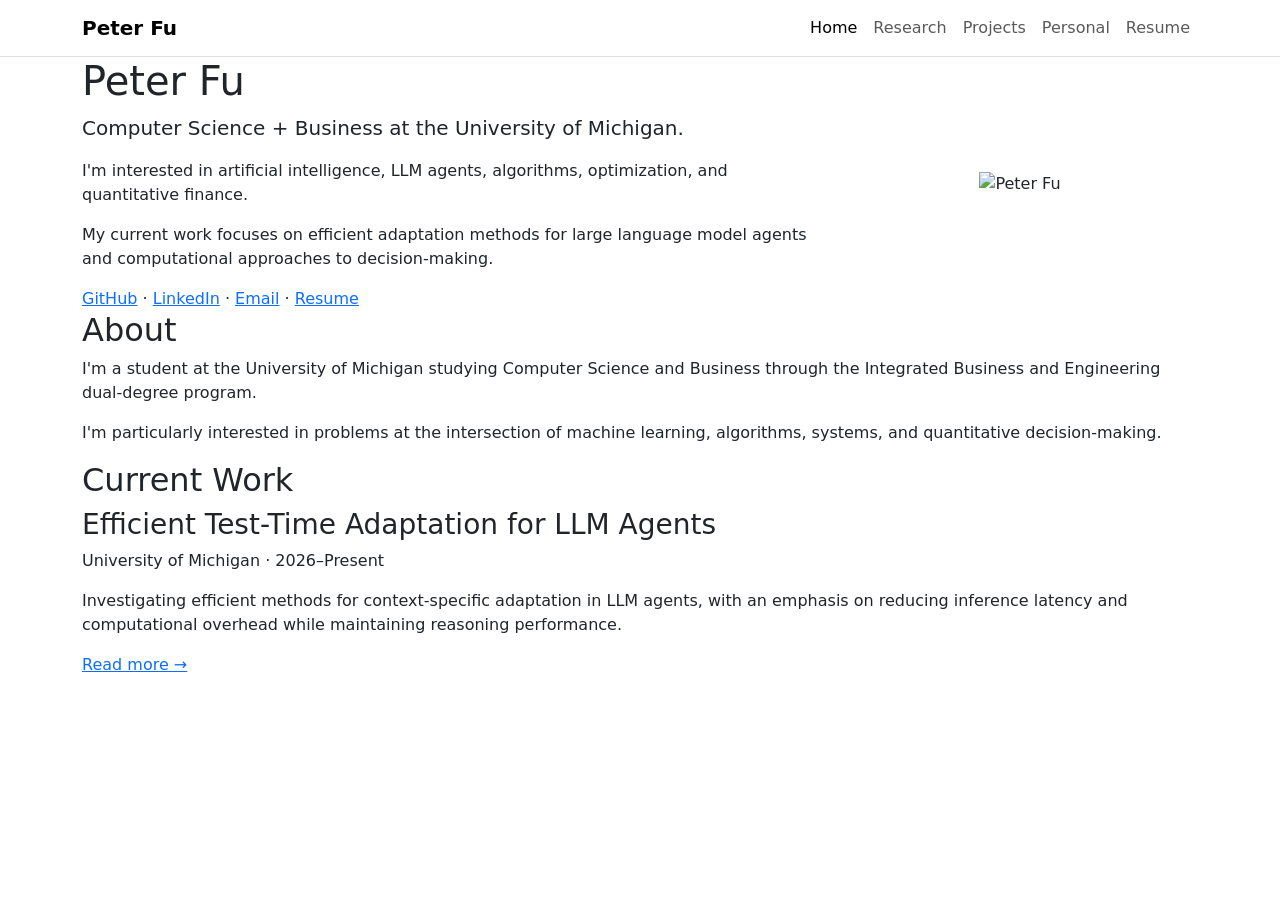
==== index.html @ d01755af "Create index.html" ====
<!DOCTYPE html>
<html lang="en">
<head>
  <meta charset="UTF-8">
  <meta name="viewport" content="width=device-width, initial-scale=1.0">

  <title>Peter Fu</title>

  <link
    href="https://cdn.jsdelivr.net/npm/bootstrap@5.3.3/dist/css/bootstrap.min.css"
    rel="stylesheet"
  >

  <link rel="stylesheet" href="style.css">
</head>

<body>

<nav class="navbar navbar-expand-md navbar-light bg-white border-bottom">
  <div class="container">

    <a class="navbar-brand fw-semibold" href="index.html">
      Peter Fu
    </a>

    <button
      class="navbar-toggler"
      type="button"
      data-bs-toggle="collapse"
      data-bs-target="#navbar"
    >
      <span class="navbar-toggler-icon"></span>
    </button>

    <div class="collapse navbar-collapse" id="navbar">

      <ul class="navbar-nav ms-auto">

        <li class="nav-item">
          <a class="nav-link active" href="index.html">Home</a>
        </li>

        <li class="nav-item">
          <a class="nav-link" href="research.html">Research</a>
        </li>

        <li class="nav-item">
          <a class="nav-link" href="projects.html">Projects</a>
        </li>

        <li class="nav-item">
          <a class="nav-link" href="personal.html">Personal</a>
        </li>

        <li class="nav-item">
          <a class="nav-link" href="assets/Peter_Fu_Resume.pdf">
            Resume
          </a>
        </li>

      </ul>

    </div>
  </div>
</nav>


<main class="container page-container">

  <div class="row align-items-center hero">

    <div class="col-md-8">

      <h1>Peter Fu</h1>

      <p class="lead">
        Computer Science + Business at the University of Michigan.
      </p>

      <p>
        I'm interested in artificial intelligence, LLM agents,
        algorithms, optimization, and quantitative finance.
      </p>

      <p>
        My current work focuses on efficient adaptation methods for
        large language model agents and computational approaches to
        decision-making.
      </p>

      <div class="links">
        <a href="https://github.com/YOURUSERNAME">GitHub</a>
        <span>·</span>
        <a href="#">LinkedIn</a>
        <span>·</span>
        <a href="mailto:YOUR_EMAIL">Email</a>
        <span>·</span>
        <a href="assets/Peter_Fu_Resume.pdf">Resume</a>
      </div>

    </div>


    <div class="col-md-4 text-center">

      <img
        src="assets/headshot.jpg"
        alt="Peter Fu"
        class="profile-image"
      >

    </div>

  </div>


  <section>

    <h2>About</h2>

    <p>
      I'm a student at the University of Michigan studying Computer
      Science and Business through the Integrated Business and
      Engineering dual-degree program.
    </p>

    <p>
      I'm particularly interested in problems at the intersection of
      machine learning, algorithms, systems, and quantitative
      decision-making.
    </p>

  </section>


  <section>

    <h2>Current Work</h2>

    <div class="simple-item">

      <h3>
        Efficient Test-Time Adaptation for LLM Agents
      </h3>

      <p class="metadata">
        University of Michigan · 2026–Present
      </p>

      <p>
        Investigating efficient methods for context-specific adaptation
        in LLM agents, with an emphasis on reducing inference latency
        and computational overhead while maintaining reasoning
        performance.
      </p>

      <a href="research.html">Read more →</a>

    </div>

  </section>


</main>


<script
  src="https://cdn.jsdelivr.net/npm/bootstrap@5.3.3/dist/js/bootstrap.bundle.min.js">
</script>

</body>
</html>
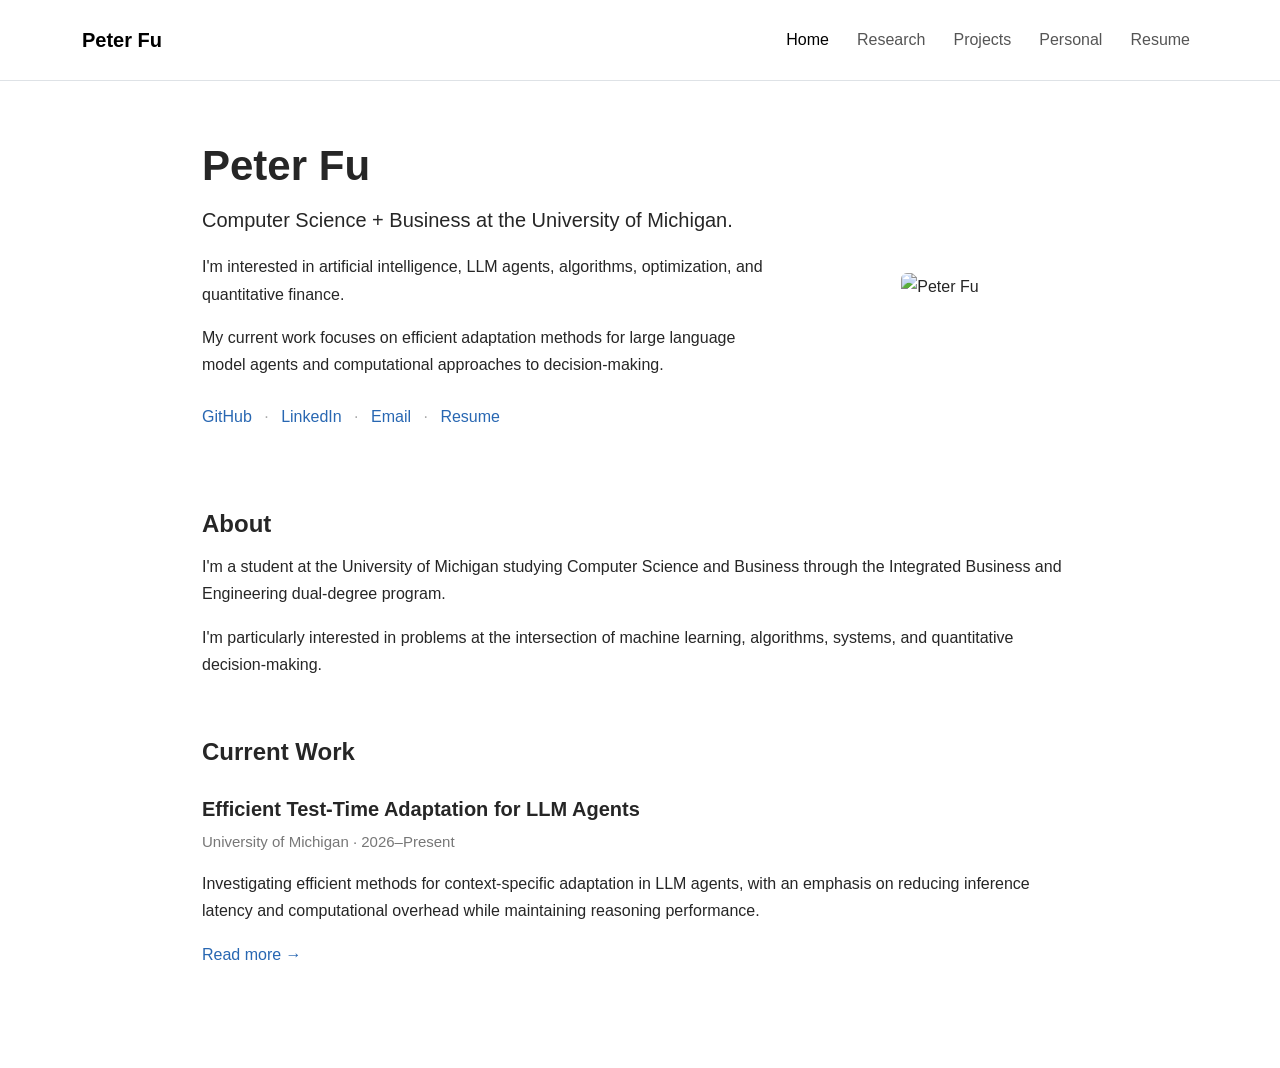
==== commit ad0d63d5: "Add files via upload" ====
--- a/index.html
+++ b/index.html
@@ -3,7 +3,6 @@
 <head>
   <meta charset="UTF-8">
   <meta name="viewport" content="width=device-width, initial-scale=1.0">
-
   <title>Peter Fu</title>
 
   <link
--- a/style.css
+++ b/style.css
@@ -0,0 +1,178 @@
+body {
+  font-family:
+    -apple-system,
+    BlinkMacSystemFont,
+    "Segoe UI",
+    Roboto,
+    Helvetica,
+    Arial,
+    sans-serif;
+
+  color: #262626;
+  background: #ffffff;
+  font-size: 16px;
+  line-height: 1.7;
+}
+
+.navbar {
+  padding-top: 18px;
+  padding-bottom: 18px;
+}
+
+.navbar-brand {
+  font-size: 20px;
+}
+
+.nav-link {
+  color: #555;
+  margin-left: 12px;
+}
+
+.nav-link:hover,
+.nav-link.active {
+  color: #111;
+}
+
+.page-container {
+  max-width: 900px;
+  padding-top: 60px;
+  padding-bottom: 100px;
+}
+
+.page-title {
+  font-size: 36px;
+  font-weight: 600;
+  margin-bottom: 50px;
+}
+
+h1 {
+  font-weight: 600;
+}
+
+h2 {
+  font-size: 24px;
+  font-weight: 600;
+  margin-bottom: 14px;
+}
+
+h3 {
+  font-size: 20px;
+  font-weight: 600;
+}
+
+p {
+  margin-bottom: 16px;
+}
+
+a {
+  color: #2867b2;
+  text-decoration: none;
+}
+
+a:hover {
+  text-decoration: underline;
+}
+
+.hero {
+  margin-bottom: 80px;
+}
+
+.hero h1 {
+  font-size: 42px;
+  margin-bottom: 12px;
+}
+
+.lead {
+  font-size: 20px;
+}
+
+.profile-image {
+  width: 210px;
+  height: 210px;
+  object-fit: cover;
+  border-radius: 6px;
+}
+
+.links {
+  margin-top: 25px;
+}
+
+.links span {
+  margin: 0 8px;
+  color: #aaa;
+}
+
+section {
+  margin-top: 60px;
+}
+
+.simple-item {
+  margin-top: 30px;
+}
+
+.project {
+  padding-bottom: 60px;
+  margin-bottom: 60px;
+  border-bottom: 1px solid #e7e7e7;
+}
+
+.project:last-child {
+  border-bottom: none;
+}
+
+.metadata {
+  color: #777;
+  font-size: 15px;
+}
+
+.tags {
+  color: #666;
+  font-size: 14px;
+}
+
+.project-links {
+  margin-top: 20px;
+  margin-bottom: 25px;
+}
+
+.project-links a {
+  margin-right: 20px;
+}
+
+.project-image {
+  width: 100%;
+  height: auto;
+  border-radius: 4px;
+  border: 1px solid #eeeeee;
+}
+
+.project-gallery {
+  margin-top: 25px;
+}
+
+.project-image-large {
+  max-width: 700px;
+  margin-top: 25px;
+}
+
+.personal-section {
+  margin-bottom: 60px;
+}
+
+@media (max-width: 768px) {
+  .page-container {
+    padding-top: 40px;
+  }
+
+  .hero {
+    text-align: left;
+  }
+
+  .profile-image {
+    margin-top: 35px;
+  }
+
+  .project-image {
+    margin-top: 20px;
+  }
+}
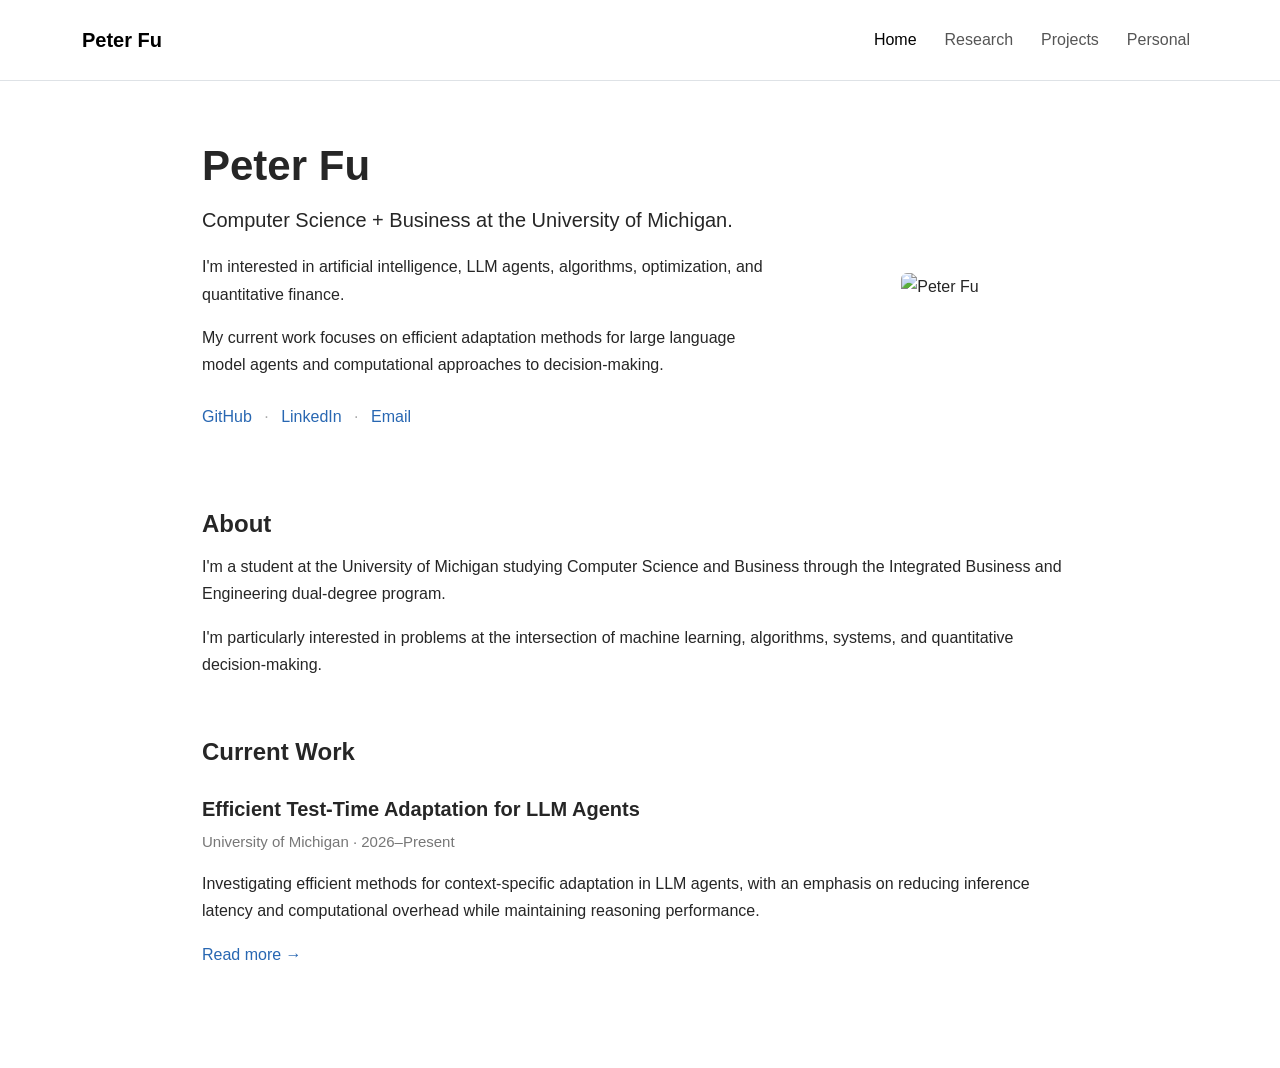
==== commit dc8cf194: "Update index.html" ====
--- a/index.html
+++ b/index.html
@@ -51,12 +51,6 @@
           <a class="nav-link" href="personal.html">Personal</a>
         </li>
 
-        <li class="nav-item">
-          <a class="nav-link" href="assets/Peter_Fu_Resume.pdf">
-            Resume
-          </a>
-        </li>
-
       </ul>
 
     </div>
@@ -88,13 +82,11 @@
       </p>
 
       <div class="links">
-        <a href="https://github.com/YOURUSERNAME">GitHub</a>
+        <a href="https://github.com/Zixuan107">GitHub</a>
         <span>·</span>
-        <a href="#">LinkedIn</a>
+        <a href="https://www.linkedin.com/in/zixuan-peter-fu-2976772a8/">LinkedIn</a>
         <span>·</span>
-        <a href="mailto:YOUR_EMAIL">Email</a>
-        <span>·</span>
-        <a href="assets/Peter_Fu_Resume.pdf">Resume</a>
+        <a href="mailto:zixuan1002.fu@gmail.com">Email</a>
       </div>
 
     </div>
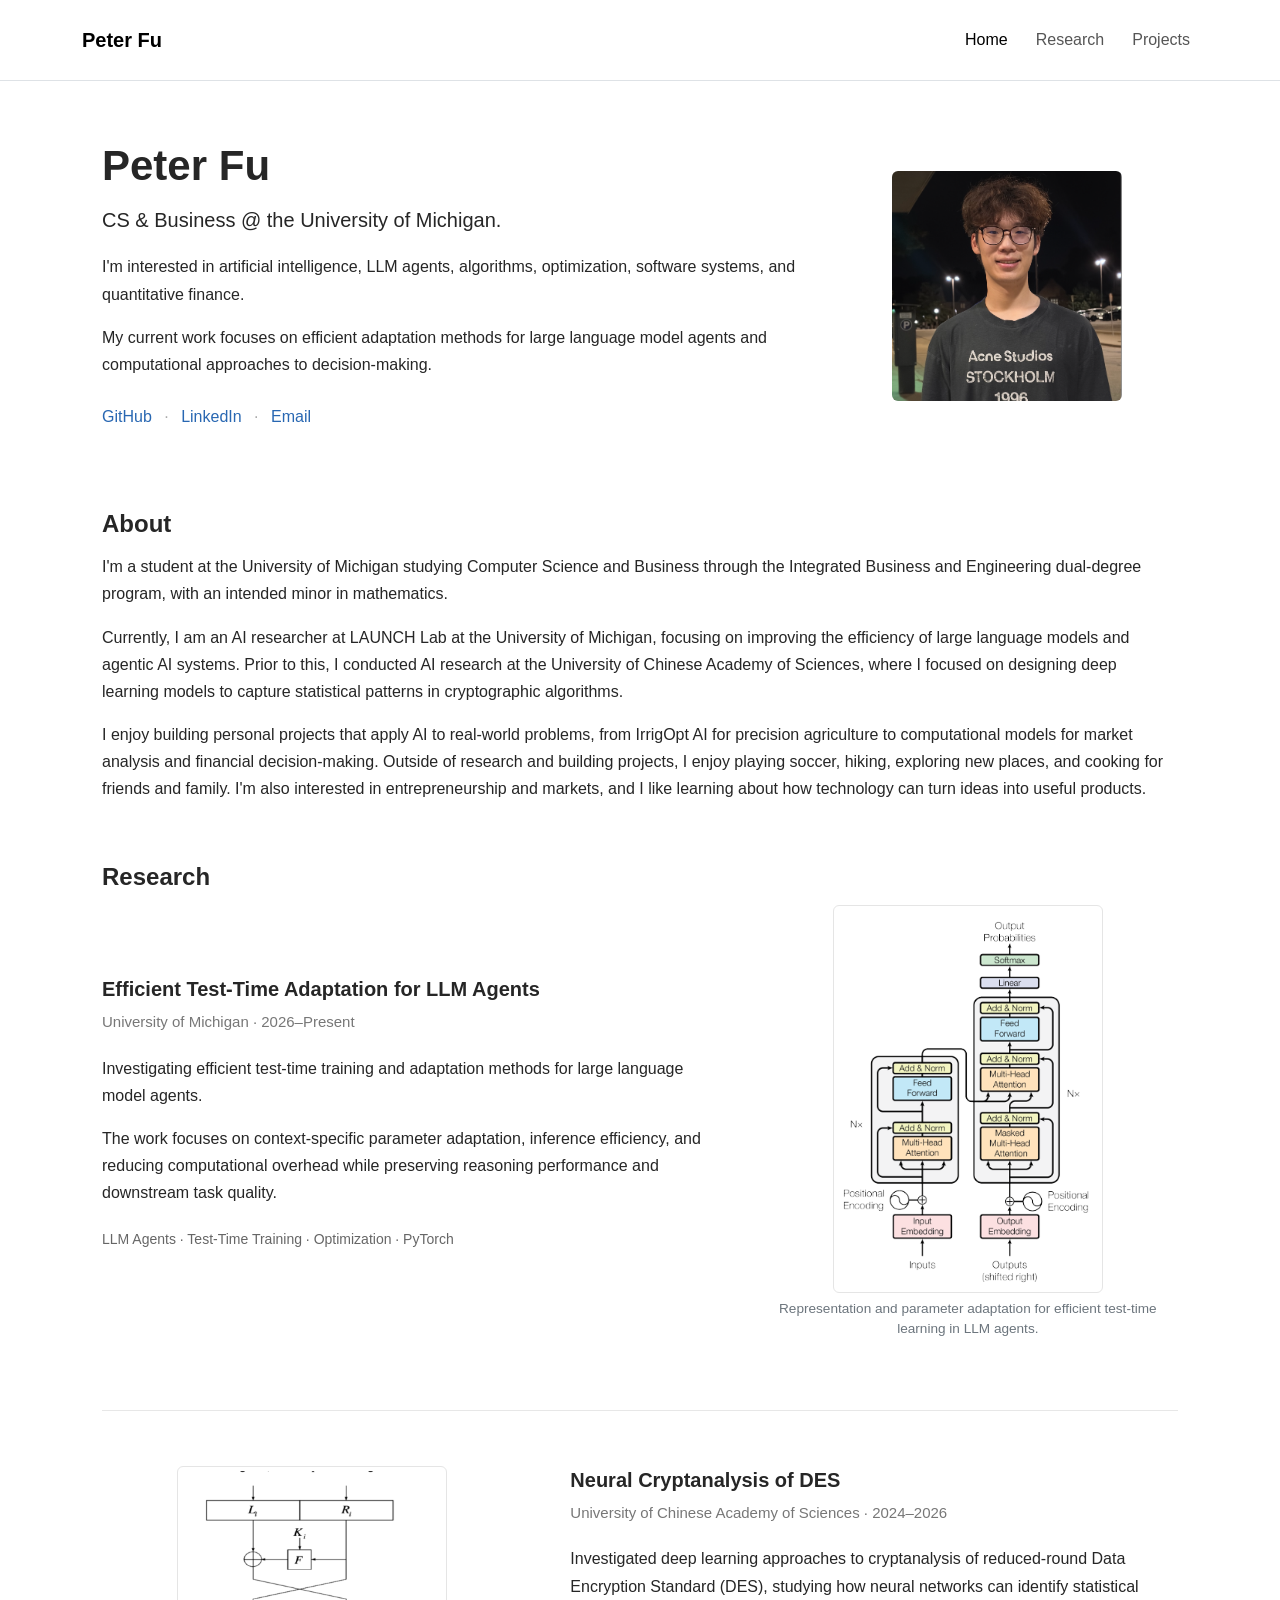
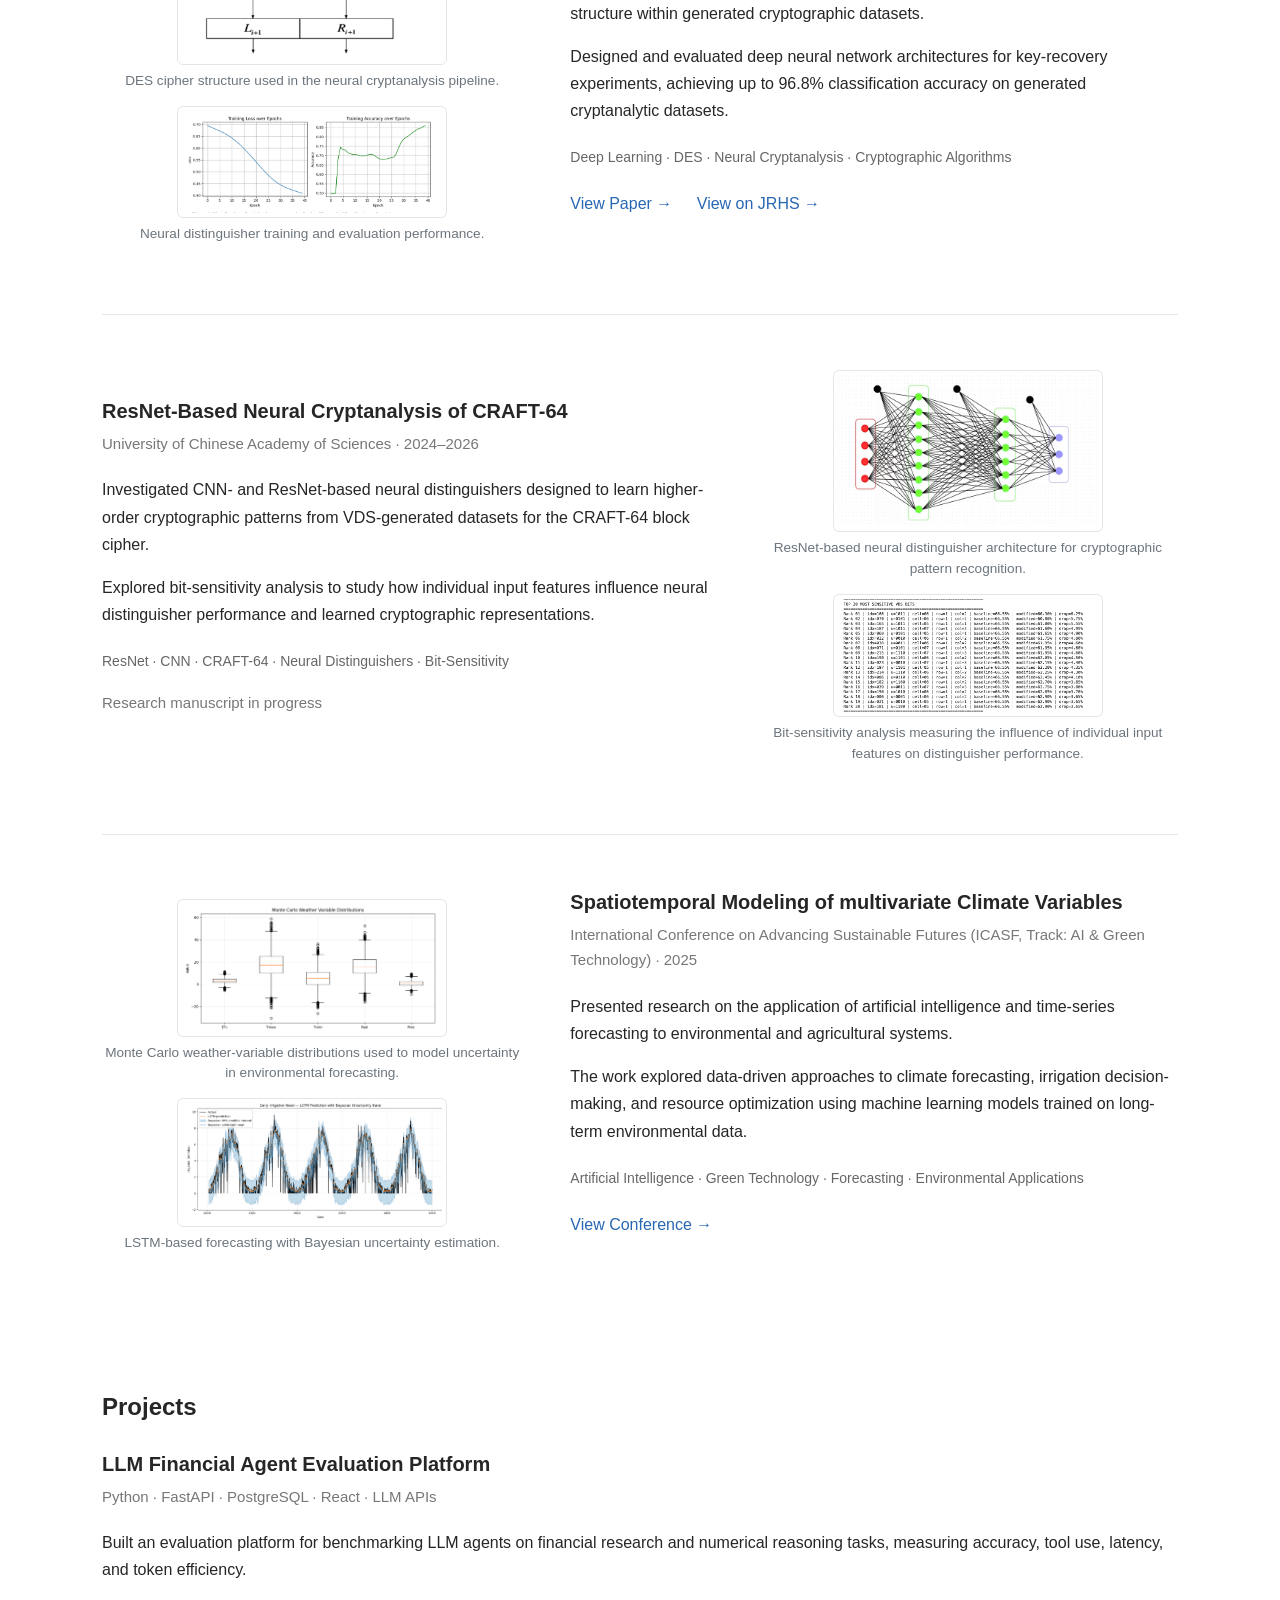
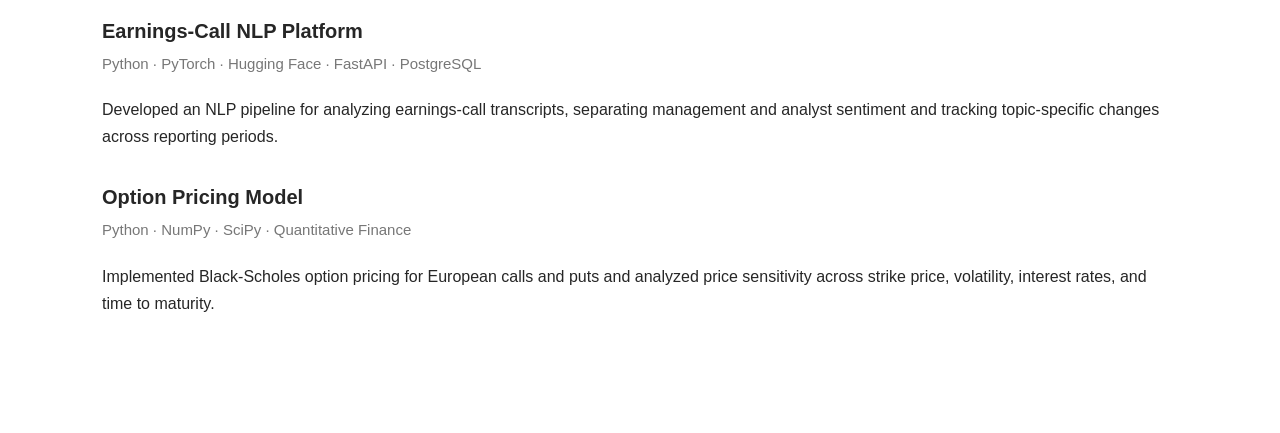
==== commit 62476a4b: "Add files via upload" ====
--- a/index.html
+++ b/index.html
@@ -1,163 +1,791 @@
 <!DOCTYPE html>
+
 <html lang="en">
+
 <head>
   <meta charset="UTF-8">
   <meta name="viewport" content="width=device-width, initial-scale=1.0">
+
   <title>Peter Fu</title>
+
+  <!-- Bootstrap -->
 
   <link
     href="https://cdn.jsdelivr.net/npm/bootstrap@5.3.3/dist/css/bootstrap.min.css"
     rel="stylesheet"
   >
 
+  <!-- Custom CSS -->
+
   <link rel="stylesheet" href="style.css">
+
+  <style>
+    html {
+      scroll-behavior: smooth;
+    }
+
+    #research,
+    #projects,
+    #financial-agent,
+    #earnings-nlp,
+    #option-pricing {
+      scroll-margin-top: 80px;
+    }
+
+    /* =========================
+       RESEARCH SPACING
+    ========================== */
+
+    #research .project {
+      margin-bottom: 55px;
+    }
+
+    #research .project:last-child {
+      margin-bottom: 0;
+    }
+
+    /* Keep text and images aligned vertically centered */
+    #research .project .row {
+      align-items: center;
+    }
+
+    /* =========================
+       RESEARCH FIGURES & IMAGES
+    ========================== */
+
+    #research .research-figure {
+      text-align: center;
+      margin-bottom: 15px;
+    }
+
+    #research .research-figure:last-child {
+      margin-bottom: 0;
+    }
+
+    /* Uniformly scale down all research section images */
+    #research .research-image {
+      width: 68%;
+      max-width: 270px;
+      display: block;
+      margin: 0 auto;
+      height: auto;
+    }
+
+    .figure-caption {
+      font-size: 0.85rem;
+      color: #6c757d;
+      margin-top: 6px;
+    }
+
+    /* =========================
+       PROJECT SPACING
+    ========================== */
+
+    #projects .simple-item {
+      margin-bottom: 35px;
+    }
+
+    #projects .simple-item:last-child {
+      margin-bottom: 0;
+    }
+  </style>
+
 </head>
 
 <body>
 
-<nav class="navbar navbar-expand-md navbar-light bg-white border-bottom">
-  <div class="container">
-
-    <a class="navbar-brand fw-semibold" href="index.html">
-      Peter Fu
-    </a>
-
-    <button
-      class="navbar-toggler"
-      type="button"
-      data-bs-toggle="collapse"
-      data-bs-target="#navbar"
-    >
-      <span class="navbar-toggler-icon"></span>
-    </button>
-
-    <div class="collapse navbar-collapse" id="navbar">
-
-      <ul class="navbar-nav ms-auto">
-
-        <li class="nav-item">
-          <a class="nav-link active" href="index.html">Home</a>
-        </li>
-
-        <li class="nav-item">
-          <a class="nav-link" href="research.html">Research</a>
-        </li>
-
-        <li class="nav-item">
-          <a class="nav-link" href="projects.html">Projects</a>
-        </li>
-
-        <li class="nav-item">
-          <a class="nav-link" href="personal.html">Personal</a>
-        </li>
-
-      </ul>
+  <!-- =========================
+       NAVIGATION
+  ========================== -->
+
+  <nav class="navbar navbar-expand-md navbar-light bg-white border-bottom">
+
+    <div class="container">
+
+      <a class="navbar-brand fw-semibold" href="index.html">
+        Peter Fu
+      </a>
+
+
+      <button
+        class="navbar-toggler"
+        type="button"
+        data-bs-toggle="collapse"
+        data-bs-target="#navbar"
+        aria-controls="navbar"
+        aria-expanded="false"
+        aria-label="Toggle navigation"
+      >
+        <span class="navbar-toggler-icon"></span>
+      </button>
+
+
+      <div class="collapse navbar-collapse" id="navbar">
+
+        <ul class="navbar-nav ms-auto">
+
+          <!-- HOME -->
+          <li class="nav-item">
+
+            <a
+              class="nav-link active"
+              href="index.html"
+            >
+              Home
+            </a>
+
+          </li>
+
+
+          <!-- RESEARCH -->
+          <li class="nav-item">
+
+            <a
+              class="nav-link"
+              href="index.html#research"
+            >
+              Research
+            </a>
+
+          </li>
+
+
+          <!-- PROJECTS -->
+          <li class="nav-item">
+
+            <a
+              class="nav-link"
+              href="index.html#projects"
+            >
+              Projects
+            </a>
+
+          </li>
+
+        </ul>
+
+      </div>
 
     </div>
-  </div>
-</nav>
-
-
-<main class="container page-container">
-
-  <div class="row align-items-center hero">
-
-    <div class="col-md-8">
-
-      <h1>Peter Fu</h1>
-
-      <p class="lead">
-        Computer Science + Business at the University of Michigan.
+
+  </nav>
+
+  <!-- =========================
+       MAIN CONTENT
+  ========================== -->
+
+  <main class="container page-container">
+
+    <!-- =========================
+         HERO
+    ========================== -->
+    <div class="row align-items-center hero">
+
+      <div class="col-md-8">
+
+        <h1>
+          Peter Fu
+        </h1>
+
+
+        <p class="lead">
+          CS & Business @ the University of Michigan.
+        </p>
+
+
+        <p>
+          I'm interested in artificial intelligence, LLM agents,
+          algorithms, optimization, software systems, and quantitative
+          finance.
+        </p>
+
+
+        <p>
+          My current work focuses on efficient adaptation methods for
+          large language model agents and computational approaches to
+          decision-making.
+        </p>
+
+
+        <!-- SOCIAL LINKS -->
+        <div class="links">
+
+          <a
+            href="https://github.com/zixuan107"
+            target="_blank"
+            rel="noopener noreferrer"
+          >
+            GitHub
+          </a>
+
+
+          <span>·</span>
+
+
+          <a
+            href="https://www.linkedin.com/in/zixuan-peter-fu-2976772a8/"
+            target="_blank"
+            rel="noopener noreferrer"
+          >
+            LinkedIn
+          </a>
+
+
+          <span>·</span>
+
+
+          <a href="mailto:zixuan1002.fu@gmail.com">
+            Email
+          </a>
+
+        </div>
+
+      </div>
+
+
+      <!-- HEADSHOT -->
+      <div class="col-md-4 text-center">
+
+        <img
+          src="assets/website-headshot.png"
+          alt="Peter Fu"
+          class="profile-image"
+        >
+
+      </div>
+
+    </div>
+
+
+
+    <!-- =========================
+         ABOUT
+    ========================== -->
+    <section>
+
+      <h2>
+        About
+      </h2>
+
+
+      <p>
+        I'm a student at the University of Michigan studying Computer
+        Science and Business through the Integrated Business and
+        Engineering dual-degree program, with an intended minor in mathematics.
       </p>
 
+
       <p>
-        I'm interested in artificial intelligence, LLM agents,
-        algorithms, optimization, and quantitative finance.
+        Currently, I am an AI researcher at LAUNCH Lab at the University of Michigan, 
+        focusing on improving the efficiency of large language models and agentic AI systems. 
+        Prior to this, I
+        conducted AI research at the University of Chinese Academy of Sciences, where I
+        focused on designing deep learning models to capture statistical patterns in
+        cryptographic algorithms.
       </p>
 
+
       <p>
-        My current work focuses on efficient adaptation methods for
-        large language model agents and computational approaches to
-        decision-making.
+        I enjoy building personal projects that apply AI
+        to real-world problems, from IrrigOpt AI for precision agriculture to
+        computational models for market analysis and financial decision-making.
+        Outside of research and building projects, I enjoy playing soccer,
+        hiking, exploring new places, and cooking for friends and family.
+        I'm also interested in entrepreneurship and markets, and I like
+        learning about how technology can turn ideas into useful products.
       </p>
 
-      <div class="links">
-        <a href="https://github.com/Zixuan107">GitHub</a>
-        <span>·</span>
-        <a href="https://www.linkedin.com/in/zixuan-peter-fu-2976772a8/">LinkedIn</a>
-        <span>·</span>
-        <a href="mailto:zixuan1002.fu@gmail.com">Email</a>
-      </div>
-
-    </div>
-
-
-    <div class="col-md-4 text-center">
-
-      <img
-        src="assets/headshot.jpg"
-        alt="Peter Fu"
-        class="profile-image"
+    </section>
+
+
+
+    <!-- =========================
+         RESEARCH
+    ========================== -->
+    <section id="research">
+
+      <h2>
+        Research
+      </h2>
+
+
+      <!-- =====================================================
+           1. LLM AGENTS
+           TEXT LEFT / IMAGE RIGHT
+      ====================================================== -->
+      <article class="project">
+
+        <div class="row align-items-center gx-5">
+
+          <!-- TEXT -->
+          <div class="col-md-7">
+
+            <h3>
+              Efficient Test-Time Adaptation for LLM Agents
+            </h3>
+
+
+            <p class="metadata">
+              University of Michigan · 2026–Present
+            </p>
+
+
+            <p>
+              Investigating efficient test-time training and adaptation
+              methods for large language model agents.
+            </p>
+
+
+            <p>
+              The work focuses on context-specific parameter adaptation,
+              inference efficiency, and reducing computational overhead
+              while preserving reasoning performance and downstream task
+              quality.
+            </p>
+
+
+            <p class="tags">
+              LLM Agents · Test-Time Training · Optimization · PyTorch
+            </p>
+
+          </div>
+
+
+          <!-- IMAGE -->
+          <div class="col-md-5">
+
+            <div class="research-figure">
+
+              <img
+                src="assets/llm-rep.png"
+                alt="LLM representation and adaptation research"
+                class="research-image"
+              >
+
+
+              <p class="figure-caption">
+                Representation and parameter adaptation for efficient
+                test-time learning in LLM agents.
+              </p>
+
+            </div>
+
+          </div>
+
+        </div>
+
+      </article>
+
+
+
+      <!-- =====================================================
+           2. DES NEURAL CRYPTANALYSIS
+           IMAGES LEFT / TEXT RIGHT
+      ====================================================== -->
+      <article class="project">
+
+        <div class="row align-items-center gx-5">
+
+          <!-- IMAGES -->
+          <div class="col-md-5">
+
+            <!-- DES CIPHER -->
+            <div class="research-figure">
+
+              <img
+                src="assets/des-chiper.png"
+                alt="DES cipher architecture"
+                class="research-image"
+              >
+
+
+              <p class="figure-caption">
+                DES cipher structure used in the neural cryptanalysis pipeline.
+              </p>
+
+            </div>
+
+
+            <!-- DES TRAINING -->
+            <div class="research-figure">
+
+              <img
+                src="assets/des-training.png"
+                alt="DES neural cryptanalysis training results"
+                class="research-image"
+              >
+
+
+              <p class="figure-caption">
+                Neural distinguisher training and evaluation performance.
+              </p>
+
+            </div>
+
+          </div>
+
+
+          <!-- TEXT -->
+          <div class="col-md-7">
+
+            <h3>
+              Neural Cryptanalysis of DES
+            </h3>
+
+
+            <p class="metadata">
+              University of Chinese Academy of Sciences · 2024–2026
+            </p>
+
+
+            <p>
+              Investigated deep learning approaches to cryptanalysis of
+              reduced-round Data Encryption Standard (DES), studying how
+              neural networks can identify statistical structure within
+              generated cryptographic datasets.
+            </p>
+
+
+            <p>
+              Designed and evaluated deep neural network architectures for
+              key-recovery experiments, achieving up to 96.8% classification
+              accuracy on generated cryptanalytic datasets.
+            </p>
+
+
+            <p class="tags">
+              Deep Learning · DES · Neural Cryptanalysis · Cryptographic Algorithms
+            </p>
+
+
+            <div class="project-links">
+
+              <a
+                href="assets/JRHS-Research-Paper.pdf"
+                target="_blank"
+                rel="noopener noreferrer"
+              >
+                View Paper →
+              </a>
+
+
+              <a
+                href="https://www.journalresearchhs.org/_files/ugd/ebf144_e0754ec485b747dc8c69526387324ff0.pdf"
+                target="_blank"
+                rel="noopener noreferrer"
+              >
+                View on JRHS →
+              </a>
+
+            </div>
+
+          </div>
+
+        </div>
+
+      </article>
+
+
+
+      <!-- =====================================================
+           3. CRAFT-64
+           TEXT LEFT / IMAGES RIGHT
+      ====================================================== -->
+      <article class="project">
+
+        <div class="row align-items-center gx-5">
+
+          <!-- TEXT -->
+          <div class="col-md-7">
+
+            <h3>
+              ResNet-Based Neural Cryptanalysis of CRAFT-64
+            </h3>
+
+
+            <p class="metadata">
+              University of Chinese Academy of Sciences · 2024–2026
+            </p>
+
+
+            <p>
+              Investigated CNN- and ResNet-based neural distinguishers
+              designed to learn higher-order cryptographic patterns from
+              VDS-generated datasets for the CRAFT-64 block cipher.
+            </p>
+
+
+            <p>
+              Explored bit-sensitivity analysis to study how individual
+              input features influence neural distinguisher performance
+              and learned cryptographic representations.
+            </p>
+
+
+            <p class="tags">
+              ResNet · CNN · CRAFT-64 · Neural Distinguishers · Bit-Sensitivity
+            </p>
+
+
+            <p class="metadata">
+              Research manuscript in progress
+            </p>
+
+          </div>
+
+
+          <!-- IMAGES -->
+          <div class="col-md-5">
+
+            <!-- RESNET -->
+            <div class="research-figure">
+
+              <img
+                src="assets/resnet.webp"
+                alt="ResNet architecture for CRAFT-64 neural cryptanalysis"
+                class="research-image"
+              >
+
+
+              <p class="figure-caption">
+                ResNet-based neural distinguisher architecture for
+                cryptographic pattern recognition.
+              </p>
+
+            </div>
+
+
+            <!-- BIT SENSITIVITY -->
+            <div class="research-figure">
+
+              <img
+                src="assets/bit sensitivity.png"
+                alt="Bit sensitivity analysis for CRAFT-64 neural cryptanalysis"
+                class="research-image"
+              >
+
+
+              <p class="figure-caption">
+                Bit-sensitivity analysis measuring the influence of
+                individual input features on distinguisher performance.
+              </p>
+
+            </div>
+
+          </div>
+
+        </div>
+
+      </article>
+
+
+
+      <!-- =====================================================
+           4. AI & GREEN TECHNOLOGY
+           IMAGES LEFT / TEXT RIGHT
+      ====================================================== -->
+      <article class="project">
+
+        <div class="row align-items-center gx-5">
+
+          <!-- IMAGES -->
+          <div class="col-md-5">
+
+            <!-- MONTE CARLO -->
+            <div class="research-figure">
+
+              <img
+                src="assets/MC-box.png"
+                alt="Monte Carlo weather variable distributions"
+                class="research-image"
+              >
+
+
+              <p class="figure-caption">
+                Monte Carlo weather-variable distributions used to model
+                uncertainty in environmental forecasting.
+              </p>
+
+            </div>
+
+
+            <!-- LSTM BAYESIAN -->
+            <div class="research-figure">
+
+              <img
+                src="assets/LSTM-bayesian.png"
+                alt="LSTM Bayesian environmental forecasting model"
+                class="research-image"
+              >
+
+
+              <p class="figure-caption">
+                LSTM-based forecasting with Bayesian uncertainty estimation.
+              </p>
+
+            </div>
+
+          </div>
+
+
+          <!-- TEXT -->
+          <div class="col-md-7">
+
+            <h3>
+              Spatiotemporal Modeling of multivariate Climate Variables  
+            </h3>
+
+
+            <p class="metadata">
+              International Conference on Advancing Sustainable Futures
+              (ICASF, Track: AI & Green Technology) · 2025
+            </p>
+
+
+            <p>
+              Presented research on the application of artificial intelligence
+              and time-series forecasting to environmental and agricultural
+              systems.
+            </p>
+
+
+            <p>
+              The work explored data-driven approaches to climate forecasting,
+              irrigation decision-making, and resource optimization using
+              machine learning models trained on long-term environmental data.
+            </p>
+
+
+            <p class="tags">
+              Artificial Intelligence · Green Technology · Forecasting ·
+              Environmental Applications
+            </p>
+
+
+            <div class="project-links">
+
+              <a
+                href="YOUR_ICASF_LINK"
+                target="_blank"
+                rel="noopener noreferrer"
+              >
+                View Conference →
+              </a>
+
+            </div>
+
+          </div>
+
+        </div>
+
+      </article>
+
+    </section>
+
+
+
+    <!-- =========================
+         PROJECTS
+    ========================== -->
+    <section id="projects">
+
+      <h2>
+        Projects
+      </h2>
+
+
+      <!-- =========================
+           PROJECT 1
+      ========================== -->
+      <article
+        id="financial-agent"
+        class="simple-item"
       >
 
-    </div>
-
-  </div>
-
-
-  <section>
-
-    <h2>About</h2>
-
-    <p>
-      I'm a student at the University of Michigan studying Computer
-      Science and Business through the Integrated Business and
-      Engineering dual-degree program.
-    </p>
-
-    <p>
-      I'm particularly interested in problems at the intersection of
-      machine learning, algorithms, systems, and quantitative
-      decision-making.
-    </p>
-
-  </section>
-
-
-  <section>
-
-    <h2>Current Work</h2>
-
-    <div class="simple-item">
-
-      <h3>
-        Efficient Test-Time Adaptation for LLM Agents
-      </h3>
-
-      <p class="metadata">
-        University of Michigan · 2026–Present
-      </p>
-
-      <p>
-        Investigating efficient methods for context-specific adaptation
-        in LLM agents, with an emphasis on reducing inference latency
-        and computational overhead while maintaining reasoning
-        performance.
-      </p>
-
-      <a href="research.html">Read more →</a>
-
-    </div>
-
-  </section>
-
-
-</main>
-
-
-<script
-  src="https://cdn.jsdelivr.net/npm/bootstrap@5.3.3/dist/js/bootstrap.bundle.min.js">
-</script>
+        <h3>
+          LLM Financial Agent Evaluation Platform
+        </h3>
+
+
+        <p class="metadata">
+          Python · FastAPI · PostgreSQL · React · LLM APIs
+        </p>
+
+
+        <p>
+          Built an evaluation platform for benchmarking LLM agents
+          on financial research and numerical reasoning tasks,
+          measuring accuracy, tool use, latency, and token efficiency.
+        </p>
+
+      </article>
+
+
+
+      <!-- =========================
+           PROJECT 2
+      ========================== -->
+      <article
+        id="earnings-nlp"
+        class="simple-item"
+      >
+
+        <h3>
+          Earnings-Call NLP Platform
+        </h3>
+
+
+        <p class="metadata">
+          Python · PyTorch · Hugging Face · FastAPI · PostgreSQL
+        </p>
+
+
+        <p>
+          Developed an NLP pipeline for analyzing earnings-call
+          transcripts, separating management and analyst sentiment
+          and tracking topic-specific changes across reporting periods.
+        </p>
+
+      </article>
+
+
+
+      <!-- =========================
+           PROJECT 3
+      ========================== -->
+      <article
+        id="option-pricing"
+        class="simple-item"
+      >
+
+        <h3>
+          Option Pricing Model
+        </h3>
+
+
+        <p class="metadata">
+          Python · NumPy · SciPy · Quantitative Finance
+        </p>
+
+
+        <p>
+          Implemented Black-Scholes option pricing for European calls
+          and puts and analyzed price sensitivity across strike price,
+          volatility, interest rates, and time to maturity.
+        </p>
+
+      </article>
+
+    </section>
+
+  </main>
+
+  <!-- Bootstrap JavaScript -->
+
+  <script
+    src="https://cdn.jsdelivr.net/npm/bootstrap@5.3.3/dist/js/bootstrap.bundle.min.js">
+  </script>
 
 </body>
-</html>
+
+</html>
--- a/style.css
+++ b/style.css
@@ -1,3 +1,7 @@
+/* ==========================================================
+   GLOBAL / BODY
+========================================================== */
+
 body {
   font-family:
     -apple-system,
@@ -10,9 +14,15 @@
 
   color: #262626;
   background: #ffffff;
+
   font-size: 16px;
   line-height: 1.7;
 }
+
+
+/* ==========================================================
+   NAVIGATION
+========================================================== */
 
 .navbar {
   padding-top: 18px;
@@ -33,8 +43,13 @@
   color: #111;
 }
 
+
+/* ==========================================================
+   MAIN PAGE LAYOUT
+========================================================== */
+
 .page-container {
-  max-width: 900px;
+  max-width: 1100px;
   padding-top: 60px;
   padding-bottom: 100px;
 }
@@ -45,6 +60,11 @@
   margin-bottom: 50px;
 }
 
+
+/* ==========================================================
+   TYPOGRAPHY
+========================================================== */
+
 h1 {
   font-weight: 600;
 }
@@ -73,6 +93,11 @@
   text-decoration: underline;
 }
 
+
+/* ==========================================================
+   HOME / HERO
+========================================================== */
+
 .hero {
   margin-bottom: 80px;
 }
@@ -86,12 +111,25 @@
   font-size: 20px;
 }
 
+
+/* ==========================================================
+   PROFILE IMAGE
+========================================================== */
+
 .profile-image {
-  width: 210px;
-  height: 210px;
+  width: 230px;
+  height: 230px;
+
   object-fit: cover;
+  object-position: center;
+
   border-radius: 6px;
 }
+
+
+/* ==========================================================
+   SOCIAL LINKS
+========================================================== */
 
 .links {
   margin-top: 25px;
@@ -102,6 +140,11 @@
   color: #aaa;
 }
 
+
+/* ==========================================================
+   GENERAL SECTIONS
+========================================================== */
+
 section {
   margin-top: 60px;
 }
@@ -110,25 +153,45 @@
   margin-top: 30px;
 }
 
+
+/* ==========================================================
+   PROJECT / RESEARCH SECTIONS
+========================================================== */
+
 .project {
-  padding-bottom: 60px;
-  margin-bottom: 60px;
+  padding-bottom: 70px;
+  margin-bottom: 70px;
+
   border-bottom: 1px solid #e7e7e7;
 }
 
 .project:last-child {
   border-bottom: none;
 }
+
+
+/* ==========================================================
+   METADATA / TAGS
+========================================================== */
 
 .metadata {
   color: #777;
   font-size: 15px;
+
+  margin-bottom: 20px;
 }
 
 .tags {
   color: #666;
   font-size: 14px;
-}
+
+  margin-top: 22px;
+}
+
+
+/* ==========================================================
+   PROJECT LINKS
+========================================================== */
 
 .project-links {
   margin-top: 20px;
@@ -139,40 +202,176 @@
   margin-right: 20px;
 }
 
+
+/* ==========================================================
+   NORMAL PROJECT IMAGES
+========================================================== */
+
 .project-image {
   width: 100%;
   height: auto;
-  border-radius: 4px;
+
+  display: block;
+
+  border-radius: 6px;
   border: 1px solid #eeeeee;
 }
+
+
+/* ==========================================================
+   RESEARCH FIGURES
+========================================================== */
+
+.research-figure {
+  margin-bottom: 28px;
+}
+
+.research-figure:last-child {
+  margin-bottom: 0;
+}
+
+
+/* ==========================================================
+   RESEARCH IMAGES
+========================================================== */
+
+.research-image {
+  width: 100%;
+  height: auto;
+
+  display: block;
+
+  object-fit: contain;
+
+  border-radius: 6px;
+  border: 1px solid #e5e5e5;
+
+  padding: 4px;
+  background: #ffffff;
+}
+
+
+/* ==========================================================
+   FIGURE CAPTIONS
+========================================================== */
+
+.figure-caption {
+  margin-top: 8px;
+  margin-bottom: 0;
+
+  font-size: 13px;
+  line-height: 1.5;
+
+  color: #777;
+  text-align: center;
+}
+
+
+/* ==========================================================
+   PROJECT IMAGE GALLERY
+========================================================== */
 
 .project-gallery {
   margin-top: 25px;
 }
 
+.project-gallery .project-image {
+  width: 100%;
+}
+
+
+/* ==========================================================
+   LARGE PROJECT IMAGE
+========================================================== */
+
 .project-image-large {
-  max-width: 700px;
+  width: 100%;
+  max-width: 800px;
+
+  height: auto;
+
+  display: block;
+
   margin-top: 25px;
-}
+  margin-left: auto;
+  margin-right: auto;
+}
+
+
+/* ==========================================================
+   PERSONAL PAGE
+========================================================== */
 
 .personal-section {
   margin-bottom: 60px;
 }
 
+
+/* ==========================================================
+   MOBILE / TABLET
+========================================================== */
+
 @media (max-width: 768px) {
+
   .page-container {
     padding-top: 40px;
-  }
+    padding-left: 20px;
+    padding-right: 20px;
+  }
+
+
+  /* HERO */
 
   .hero {
     text-align: left;
-  }
+    margin-bottom: 60px;
+  }
+
+  .hero h1 {
+    font-size: 36px;
+  }
+
+
+  /* PROFILE IMAGE */
 
   .profile-image {
+    width: 200px;
+    height: 200px;
+
     margin-top: 35px;
   }
 
+
+  /* PROJECT / RESEARCH */
+
+  .project {
+    padding-bottom: 50px;
+    margin-bottom: 50px;
+  }
+
   .project-image {
+    margin-top: 25px;
+  }
+
+  .research-image {
     margin-top: 20px;
-  }
-}
+    width: 100%;
+  }
+
+  .research-figure {
+    margin-bottom: 24px;
+  }
+
+
+  /* TYPOGRAPHY */
+
+  .page-title {
+    font-size: 32px;
+    margin-bottom: 40px;
+  }
+
+  h2 {
+    font-size: 22px;
+  }
+
+}
